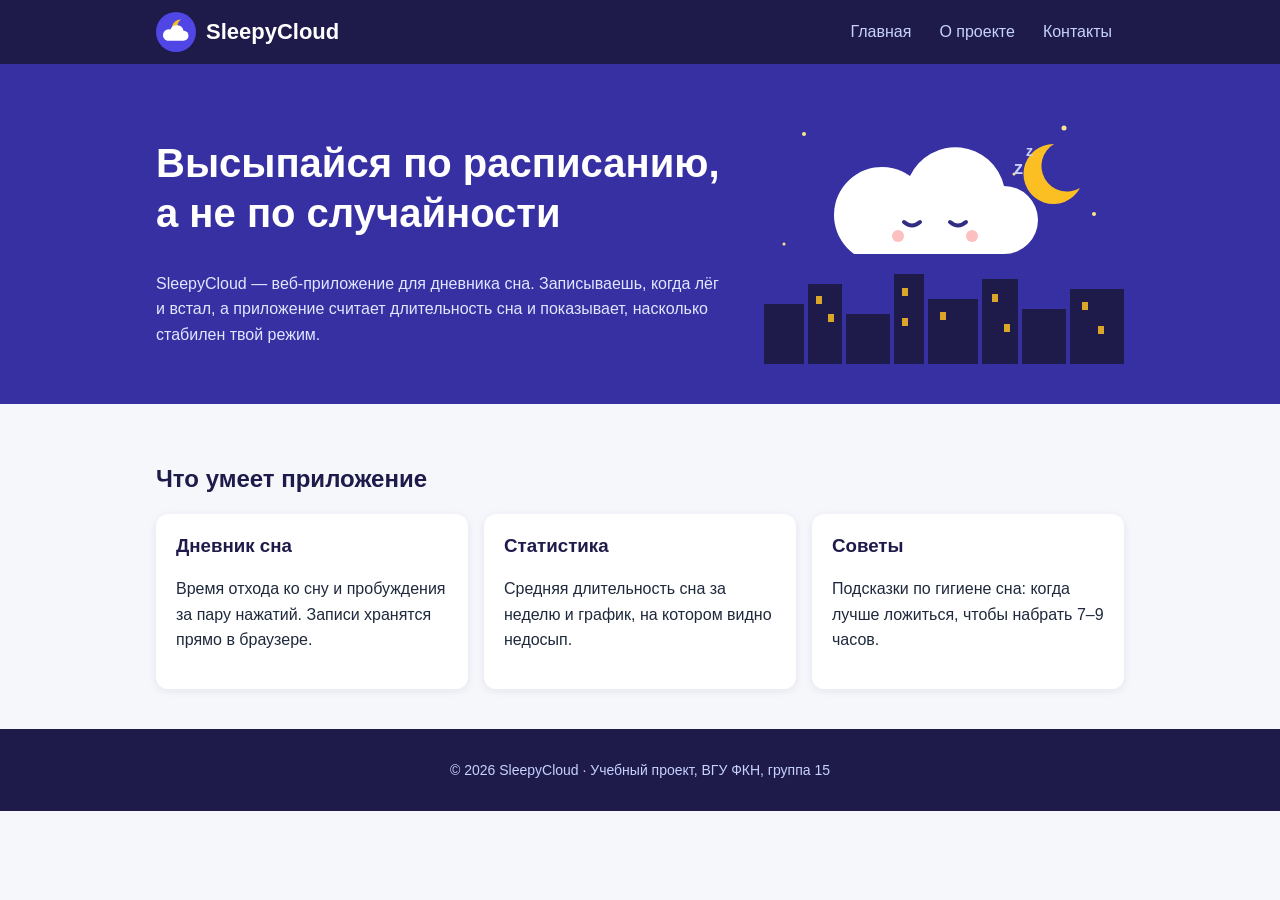
==== index.html @ 0a60cd9d "Initial commit" ====
<!doctype html>
<html lang="ru">
<head>
  <meta charset="UTF-8">
  <meta name="viewport" content="width=device-width, initial-scale=1.0">
  <title>SleepyCloud — дневник сна</title>
  <link rel="stylesheet" href="style.css">
</head>
<body>
  <header class="header">
    <div class="container header__inner">
      <a class="logo" href="index.html">
        <img src="img/logo.svg" alt="Логотип SleepyCloud: облако и полумесяц" width="40" height="40">
        SleepyCloud
      </a>
      <nav class="nav">
        <a href="index.html" class="nav__link">Главная</a>
        <a href="about.html" class="nav__link">О проекте</a>
        <a href="contacts.html" class="nav__link">Контакты</a>
      </nav>
    </div>
  </header>

  <main>
    <section class="hero">
      <div class="container hero__inner">
        <div class="hero__text">
          <h1>Высыпайся по&nbsp;расписанию, а&nbsp;не&nbsp;по&nbsp;случайности</h1>
          <p>SleepyCloud — веб-приложение для дневника сна. Записываешь, когда лёг и&nbsp;встал, а&nbsp;приложение считает
            длительность сна и&nbsp;показывает, насколько стабилен твой режим.</p>
        </div>
        <img class="hero__image" src="img/hero.svg" alt="Иллюстрация: спящее облако над ночным городом">
      </div>
    </section>

    <section class="section">
      <div class="container">
        <h2>Что умеет приложение</h2>
        <div class="cards">
          <article class="card">
            <h3>Дневник сна</h3>
            <p>Время отхода ко сну и пробуждения за пару нажатий. Записи хранятся прямо в браузере.</p>
          </article>
          <article class="card">
            <h3>Статистика</h3>
            <p>Средняя длительность сна за неделю и график, на котором видно недосып.</p>
          </article>
          <article class="card">
            <h3>Советы</h3>
            <p>Подсказки по гигиене сна: когда лучше ложиться, чтобы набрать 7–9 часов.</p>
          </article>
        </div>
      </div>
    </section>
  </main>

  <footer class="footer">
    <div class="container">
      <p>© 2026 SleepyCloud · Учебный проект, ВГУ ФКН, группа 15</p>
    </div>
  </footer>
</body>
</html>
---- style.css ----
/* ===== Общие настройки ===== */
* {
  box-sizing: border-box;
}

body {
  margin: 0;
  font-family: Arial, sans-serif;
  line-height: 1.6;
  color: #1e293b;
  background: #f5f7fb;
}

h1, h2, h3 {
  color: #1e1b4b;
  line-height: 1.25;
}

a {
  color: #4f46e5;
}

/* Ограничиваем ширину содержимого и центрируем его */
.container {
  max-width: 1000px;
  margin: 0 auto;
  padding: 0 16px;
}

/* ===== Шапка и навигация ===== */
.header {
  background: #1e1b4b;
}

.header__inner {
  display: flex;
  flex-direction: column;
  align-items: center;
  gap: 8px;
  padding: 12px 16px;
}

.logo {
  display: flex;
  align-items: center;
  gap: 10px;
  color: #ffffff;
  font-size: 22px;
  font-weight: bold;
  text-decoration: none;
}

.nav {
  display: flex;
  flex-wrap: wrap;
  gap: 4px;
}

.nav__link {
  padding: 6px 12px;
  border-radius: 6px;
  color: #c7d2fe;
  text-decoration: none;
}

/* ===== Первый экран на главной ===== */
.hero {
  background: #3730a3;
  color: #e0e7ff;
}

.hero h1 {
  color: #ffffff;
  font-size: 30px;
}

.hero__inner {
  display: flex;
  flex-direction: column;
  align-items: center;
  gap: 24px;
  padding: 40px 16px;
}

.hero__image {
  width: 100%;
  max-width: 360px;
  height: auto;
}

/* ===== Кнопка ===== */
.button {
  display: inline-block;
  padding: 10px 20px;
  border: none;
  border-radius: 8px;
  background: #f59e0b;
  color: #1e1b4b;
  font-size: 16px;
  font-weight: bold;
  text-decoration: none;
}

/* ===== Секции и карточки ===== */
.section {
  padding: 40px 0;
}

.cards {
  display: flex;
  flex-direction: column;
  gap: 16px;
}

.card {
  flex: 1;
  padding: 20px;
  border-radius: 12px;
  background: #ffffff;
  box-shadow: 0 2px 8px rgba(30, 27, 75, 0.08);
}

.card h3 {
  margin-top: 0;
}

/* ===== Страница «О проекте» ===== */
.block {
  margin-bottom: 32px;
}

.steps li {
  margin-bottom: 6px;
}

.tags {
  display: flex;
  flex-wrap: wrap;
  gap: 8px;
  padding: 0;
  list-style: none;
}

.tags li {
  padding: 4px 12px;
  border-radius: 999px;
  background: #e0e7ff;
  color: #3730a3;
}

/* ===== Страница «Контакты» ===== */
.contacts {
  display: flex;
  flex-direction: column;
  gap: 32px;
}

.contacts__list {
  padding: 0;
  list-style: none;
}

.form {
  display: flex;
  flex-direction: column;
  gap: 6px;
  padding: 24px;
  border: 1px solid #cbd5e1;
  background: #ffffff;
}

.form h2 {
  margin-top: 0;
}

.form input,
.form textarea {
  margin-bottom: 10px;
  padding: 10px;
  border: 1px solid #cbd5e1;
  border-radius: 8px;
  font: inherit;
}

/* ===== Подвал ===== */
.footer {
  padding: 16px 0;
  background: #1e1b4b;
  color: #c7d2fe;
  font-size: 14px;
  text-align: center;
}

/* ===== Адаптивность: на экранах от 768px — в строку ===== */
@media (min-width: 768px) {
  .header__inner {
    flex-direction: row;
    justify-content: space-between;
  }

  .hero__inner {
    flex-direction: row;
  }

  .hero h1 {
    font-size: 40px;
  }

  .cards {
    flex-direction: row;
  }

  .contacts {
    flex-direction: row;
  }

  .contacts__info,
  .form {
    flex: 1;
  }
}
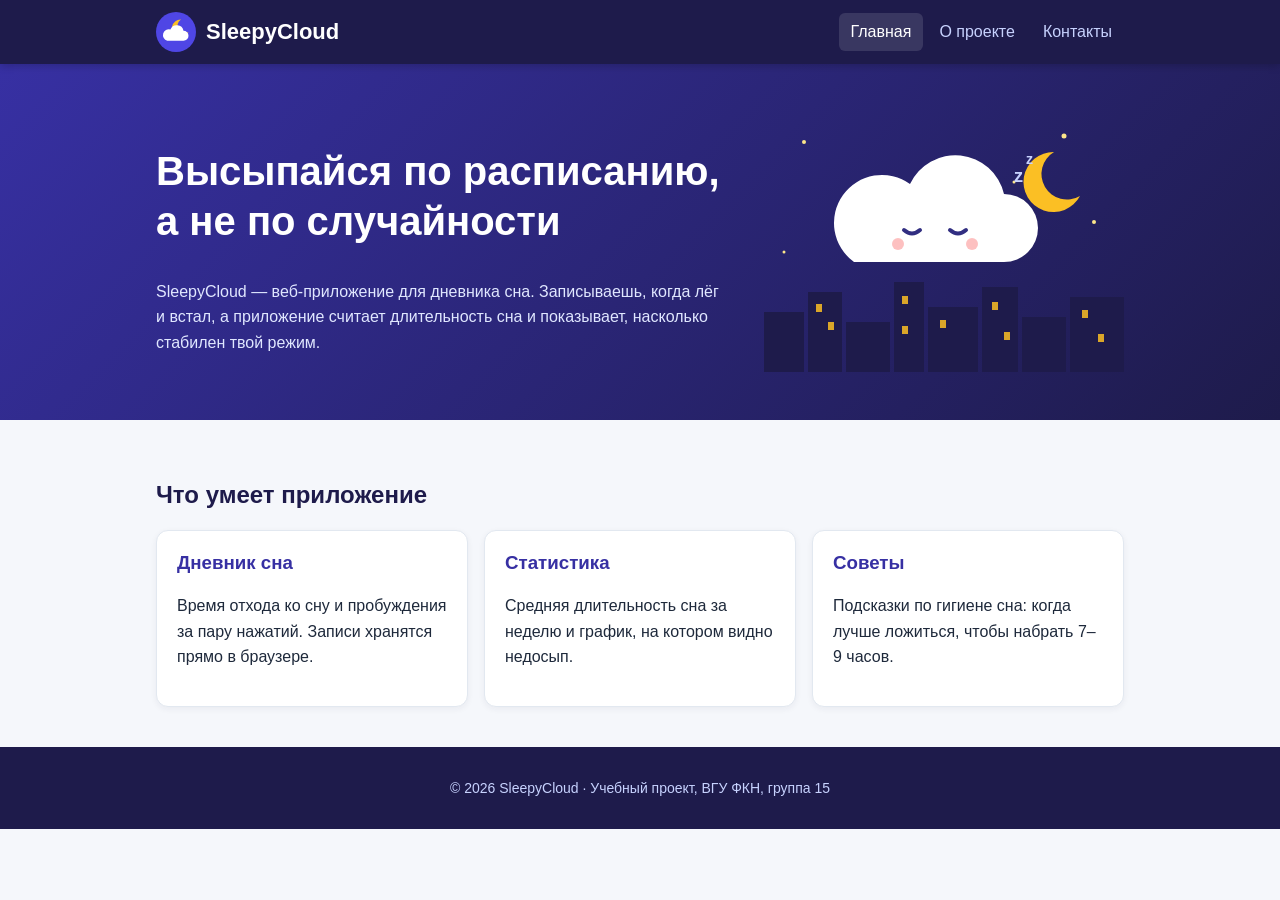
==== commit ec6d5fbe: "design_tweaks" ====
--- a/index.html
+++ b/index.html
@@ -14,7 +14,7 @@
         SleepyCloud
       </a>
       <nav class="nav">
-        <a href="index.html" class="nav__link">Главная</a>
+        <a href="index.html" class="nav__link" aria-current="page">Главная</a>
         <a href="about.html" class="nav__link">О проекте</a>
         <a href="contacts.html" class="nav__link">Контакты</a>
       </nav>
--- a/style.css
+++ b/style.css
@@ -5,7 +5,7 @@
 
 body {
   margin: 0;
-  font-family: Arial, sans-serif;
+  font-family: "Segoe UI", Roboto, Arial, sans-serif;
   line-height: 1.6;
   color: #1e293b;
   background: #f5f7fb;
@@ -29,7 +29,11 @@
 
 /* ===== Шапка и навигация ===== */
 .header {
+  position: sticky; /* шапка остаётся сверху при прокрутке */
+  top: 0;
+  z-index: 10;
   background: #1e1b4b;
+  box-shadow: 0 2px 8px rgba(0, 0, 0, 0.2);
 }
 
 .header__inner {
@@ -61,11 +65,19 @@
   border-radius: 6px;
   color: #c7d2fe;
   text-decoration: none;
+  transition: background 0.2s, color 0.2s;
+}
+
+/* Подсветка ссылки при наведении и текущей страницы */
+.nav__link:hover,
+.nav__link[aria-current="page"] {
+  background: rgba(255, 255, 255, 0.12);
+  color: #ffffff;
 }
 
 /* ===== Первый экран на главной ===== */
 .hero {
-  background: #3730a3;
+  background: linear-gradient(135deg, #3730a3, #1e1b4b);
   color: #e0e7ff;
 }
 
@@ -79,7 +91,7 @@
   flex-direction: column;
   align-items: center;
   gap: 24px;
-  padding: 40px 16px;
+  padding: 48px 16px;
 }
 
 .hero__image {
@@ -99,6 +111,13 @@
   font-size: 16px;
   font-weight: bold;
   text-decoration: none;
+  cursor: pointer;
+  transition: background 0.2s, transform 0.2s;
+}
+
+.button:hover {
+  background: #fbbf24;
+  transform: translateY(-1px);
 }
 
 /* ===== Секции и карточки ===== */
@@ -115,13 +134,22 @@
 .card {
   flex: 1;
   padding: 20px;
+  border: 1px solid #e2e8f0;
   border-radius: 12px;
   background: #ffffff;
-  box-shadow: 0 2px 8px rgba(30, 27, 75, 0.08);
+  box-shadow: 0 2px 6px rgba(30, 27, 75, 0.06);
+  transition: transform 0.2s, box-shadow 0.2s;
+}
+
+/* Карточка чуть приподнимается при наведении */
+.card:hover {
+  transform: translateY(-4px);
+  box-shadow: 0 8px 20px rgba(30, 27, 75, 0.12);
 }
 
 .card h3 {
   margin-top: 0;
+  color: #3730a3;
 }
 
 /* ===== Страница «О проекте» ===== */
@@ -165,8 +193,10 @@
   flex-direction: column;
   gap: 6px;
   padding: 24px;
-  border: 1px solid #cbd5e1;
+  border: 1px solid #e2e8f0;
+  border-radius: 12px;
   background: #ffffff;
+  box-shadow: 0 2px 6px rgba(30, 27, 75, 0.06);
 }
 
 .form h2 {
@@ -180,6 +210,29 @@
   border: 1px solid #cbd5e1;
   border-radius: 8px;
   font: inherit;
+  transition: border-color 0.2s, box-shadow 0.2s;
+}
+
+/* Рамка поля, в котором стоит курсор */
+.form input:focus,
+.form textarea:focus {
+  outline: none;
+  border-color: #4f46e5;
+  box-shadow: 0 0 0 3px rgba(79, 70, 229, 0.2);
+}
+
+/* Сообщение под формой: ошибка или успех */
+.form__result {
+  margin: 10px 0 0;
+  font-weight: bold;
+}
+
+.form__result--error {
+  color: #dc2626;
+}
+
+.form__result--success {
+  color: #16a34a;
 }
 
 /* ===== Подвал ===== */
